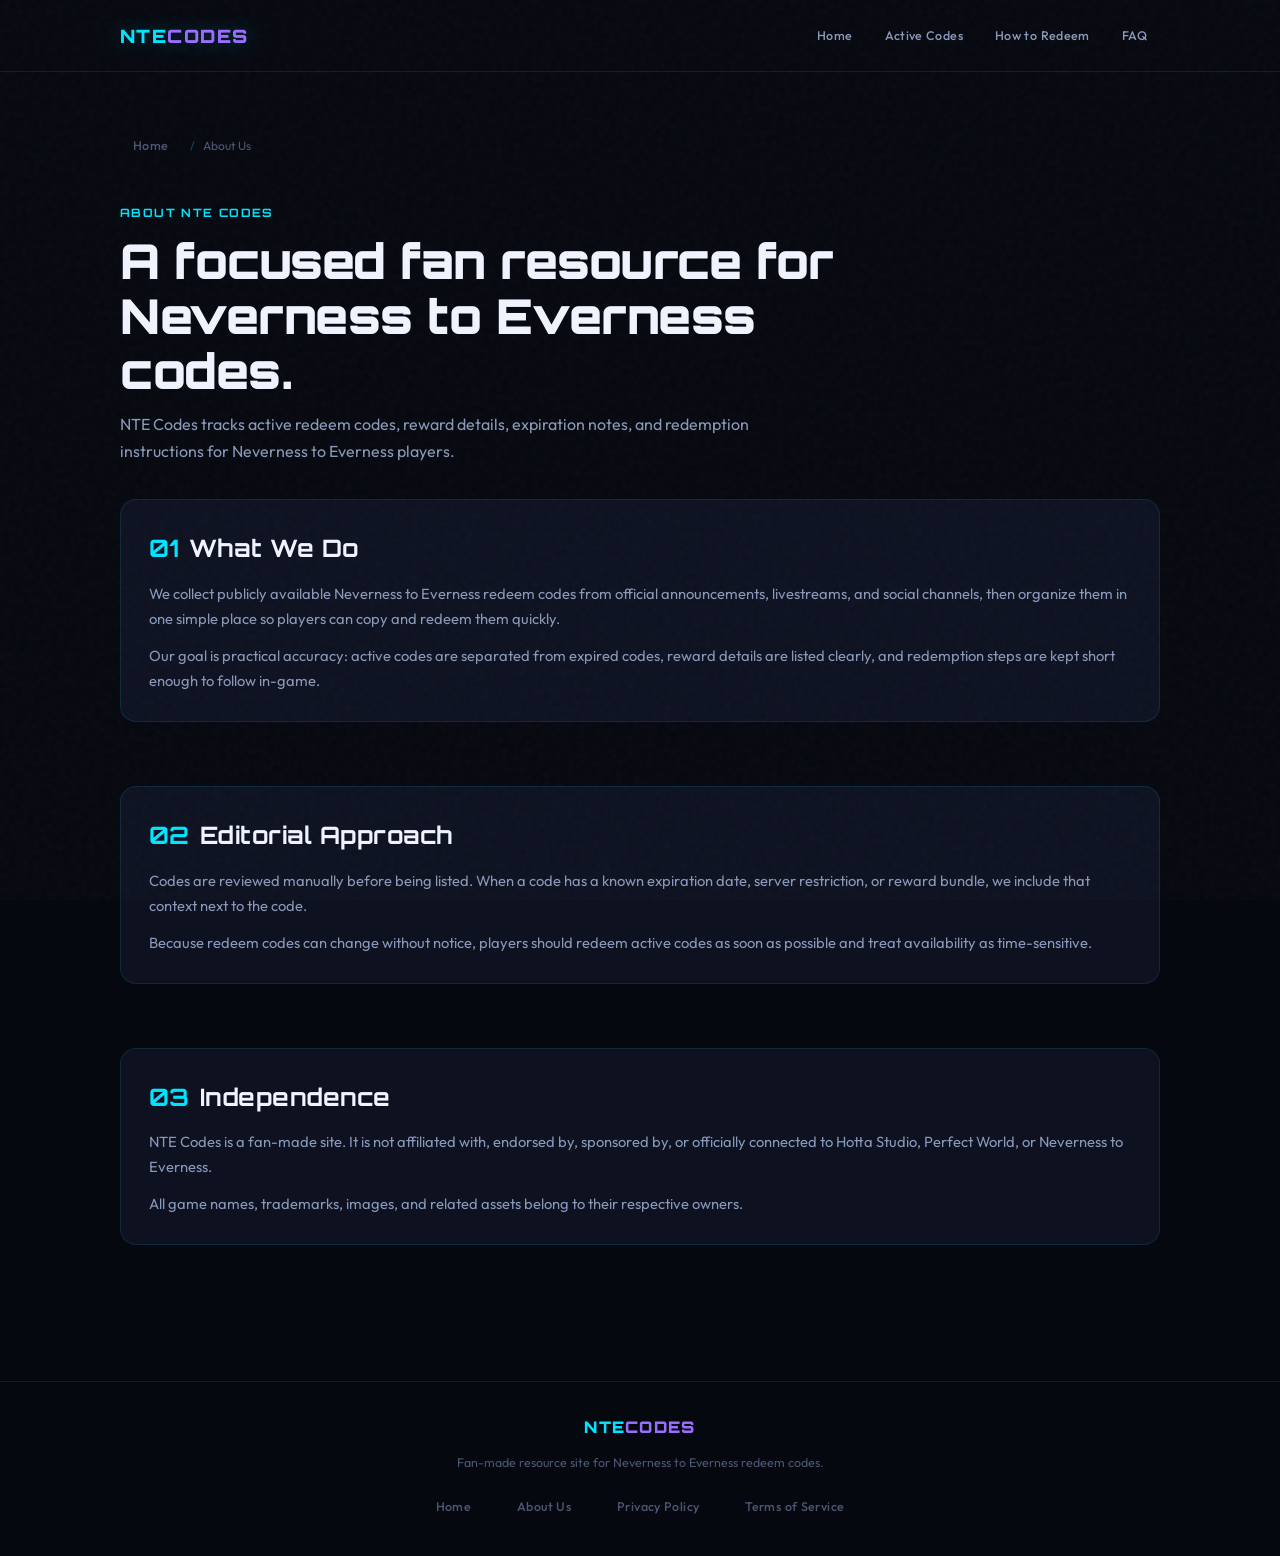
==== about.html @ 2864a4ac "update" ====
<!DOCTYPE html>
<html lang="en">
<head>
  <meta charset="UTF-8" />
  <meta name="viewport" content="width=device-width, initial-scale=1.0" />
  <title>About Us | NTE Codes</title>
  <meta name="description" content="Learn about NTE Codes, a fan-made resource for Neverness to Everness redeem codes, rewards, and code redemption guides." />
  <link rel="canonical" href="https://ntecodes.xyz/about.html" />
  <meta name="robots" content="index, follow" />
  <link rel="stylesheet" href="style.css?v=6" />
  <link rel="icon" href="data:image/svg+xml,<svg xmlns='http://www.w3.org/2000/svg' viewBox='0 0 32 32'><rect width='32' height='32' rx='6' fill='%2306080f'/><text x='50%25' y='55%25' font-family='monospace' font-weight='900' font-size='18' fill='%2300e5ff' text-anchor='middle' dominant-baseline='middle'>N</text></svg>" />
</head>
<body>
  <header class="site-header" role="banner">
    <div class="container">
      <div class="header-inner">
        <a href="/" class="logo" aria-label="NTE Codes Home">NTE<span>CODES</span></a>
        <nav aria-label="Site navigation">
          <a href="/">Home</a>
          <a href="/#active-codes">Active Codes</a>
          <a href="/#how-to-redeem">How to Redeem</a>
          <a href="/#faq">FAQ</a>
        </nav>
      </div>
    </div>
  </header>

  <main class="page-shell">
    <div class="container">
      <nav class="breadcrumb" aria-label="Breadcrumb">
        <a href="/">Home</a>
        <span class="breadcrumb-sep">/</span>
        <span>About Us</span>
      </nav>

      <div class="page-hero">
        <div class="page-eyebrow">About NTE Codes</div>
        <h1 class="page-title">A focused fan resource for Neverness to Everness codes.</h1>
        <p class="page-summary">NTE Codes tracks active redeem codes, reward details, expiration notes, and redemption instructions for Neverness to Everness players.</p>
      </div>

      <section class="content-panel">
        <h2><span class="h2-accent">01</span> What We Do</h2>
        <p>We collect publicly available Neverness to Everness redeem codes from official announcements, livestreams, and social channels, then organize them in one simple place so players can copy and redeem them quickly.</p>
        <p>Our goal is practical accuracy: active codes are separated from expired codes, reward details are listed clearly, and redemption steps are kept short enough to follow in-game.</p>
      </section>

      <section class="content-panel">
        <h2><span class="h2-accent">02</span> Editorial Approach</h2>
        <p>Codes are reviewed manually before being listed. When a code has a known expiration date, server restriction, or reward bundle, we include that context next to the code.</p>
        <p>Because redeem codes can change without notice, players should redeem active codes as soon as possible and treat availability as time-sensitive.</p>
      </section>

      <section class="content-panel">
        <h2><span class="h2-accent">03</span> Independence</h2>
        <p>NTE Codes is a fan-made site. It is not affiliated with, endorsed by, sponsored by, or officially connected to Hotta Studio, Perfect World, or Neverness to Everness.</p>
        <p>All game names, trademarks, images, and related assets belong to their respective owners.</p>
      </section>
    </div>
  </main>

  <footer class="site-footer" role="contentinfo">
    <div class="container">
      <div class="footer-logo">NTE<span>CODES</span></div>
      <p class="footer-note">Fan-made resource site for Neverness to Everness redeem codes.</p>
      <nav class="footer-links" aria-label="Footer navigation">
        <a href="/">Home</a>
        <a href="/about">About Us</a>
        <a href="/privacy">Privacy Policy</a>
        <a href="/terms">Terms of Service</a>
      </nav>
    </div>
  </footer>
</body>
</html>
---- style.css ----
/* =============================================
   NTE CODES — Dark Premium Gaming Theme
   ============================================= */

@import url('https://fonts.googleapis.com/css2?family=Orbitron:wght@400;600;700;900&family=Outfit:wght@300;400;500;600&display=swap');

:root {
  --bg-base:       #06080f;
  --bg-card:       #0d1120;
  --bg-elevated:   #111827;
  --border:        rgba(0,229,255,0.12);
  --border-hover:  rgba(0,229,255,0.35);
  --cyan:          #00e5ff;
  --cyan-dim:      rgba(0,229,255,0.08);
  --cyan-glow:     rgba(0,229,255,0.3);
  --purple:        #9b6dff;
  --purple-dim:    rgba(155,109,255,0.08);
  --green:         #22d47a;
  --red:           #ff4d6d;
  --yellow:        #ffd166;
  --text-primary:  #f0f4ff;
  --text-secondary:#8898b8;
  --text-muted:    #4a5672;
  --radius:        10px;
  --radius-lg:     16px;
  --font-display:  'Orbitron', monospace;
  --font-body:     'Outfit', sans-serif;
}

html, body {
  overflow-x: hidden;
  max-width: 100%;
}

*, *::before, *::after { box-sizing: border-box; margin: 0; padding: 0; }

html { scroll-behavior: smooth; font-size: 16px; }

body {
  font-family: var(--font-body);
  background-color: var(--bg-base);
  color: var(--text-primary);
  line-height: 1.7;
  min-height: 100vh;
  overflow-x: hidden;
}

/* Subtle noise texture overlay */
body::before {
  content: '';
  position: fixed;
  inset: 0;
  background-image: url("data:image/svg+xml,%3Csvg viewBox='0 0 200 200' xmlns='http://www.w3.org/2000/svg'%3E%3Cfilter id='n'%3E%3CfeTurbulence type='fractalNoise' baseFrequency='0.75' numOctaves='4' stitchTiles='stitch'/%3E%3C/filter%3E%3Crect width='100%25' height='100%25' filter='url(%23n)' opacity='0.03'/%3E%3C/svg%3E");
  pointer-events: none;
  z-index: 0;
}

/* ---- Layout ---- */
.container {
  max-width: 1080px;
  margin: 0 auto;
  padding: 0 20px;
}

/* ---- Update Banner ---- */
.update-banner {
  background: linear-gradient(90deg, rgba(0,229,255,0.12), rgba(155,109,255,0.12));
  border-bottom: 1px solid var(--border);
  padding: 10px 20px;
  text-align: center;
  font-size: 0.8rem;
  color: var(--cyan);
  letter-spacing: 0.05em;
  position: sticky;
  top: 0;
  z-index: 100;
  backdrop-filter: blur(8px);
  white-space: normal;
  word-wrap: break-word;
  overflow-wrap: break-word;
}

.update-banner .pulse-dot {
  display: inline-block;
  width: 7px; height: 7px;
  background: var(--green);
  border-radius: 50%;
  margin-right: 8px;
  animation: pulse 1.8s ease-in-out infinite;
  vertical-align: middle;
}

@keyframes pulse {
  0%,100% { opacity:1; transform:scale(1); }
  50%      { opacity:0.4; transform:scale(1.5); }
}

/* ---- Header / Nav ---- */
.site-header {
  padding: 18px 0;
  border-bottom: 1px solid var(--border);
}

.header-inner {
  display: flex;
  align-items: center;
  justify-content: space-between;
  gap: 16px;
}

.logo {
  font-family: var(--font-display);
  font-weight: 900;
  font-size: 1.15rem;
  color: var(--cyan);
  text-decoration: none;
  letter-spacing: 0.08em;
  text-shadow: 0 0 20px var(--cyan-glow);
}

.logo span { color: var(--purple); }

nav { display: flex; gap: 6px; flex-wrap: wrap; }

nav a {
  font-size: 0.78rem;
  font-weight: 500;
  color: var(--text-secondary);
  text-decoration: none;
  padding: 6px 12px;
  border-radius: 6px;
  border: 1px solid transparent;
  transition: all 0.2s;
  letter-spacing: 0.03em;
}

nav a:hover {
  color: var(--cyan);
  border-color: var(--border-hover);
  background: var(--cyan-dim);
}

/* ---- Hero ---- */
.hero {
  padding: 72px 0 56px;
  text-align: center;
  position: relative;
}

.hero::before {
  content: '';
  position: absolute;
  top: -40px; left: 50%;
  transform: translateX(-50%);
  width: 600px; height: 400px;
  background: radial-gradient(ellipse at center, rgba(0,229,255,0.07) 0%, transparent 70%);
  pointer-events: none;
}

.hero-badge {
  display: inline-flex;
  align-items: center;
  gap: 8px;
  background: var(--cyan-dim);
  border: 1px solid var(--border-hover);
  color: var(--cyan);
  font-size: 0.75rem;
  font-weight: 600;
  padding: 6px 14px;
  border-radius: 100px;
  letter-spacing: 0.08em;
  text-transform: uppercase;
  margin-bottom: 24px;
}

h1 {
  font-family: var(--font-display);
  font-size: clamp(1.8rem, 5vw, 3rem);
  font-weight: 900;
  line-height: 1.15;
  color: var(--text-primary);
  margin-bottom: 16px;
  letter-spacing: -0.01em;
}

h1 .highlight {
  color: var(--cyan);
  text-shadow: 0 0 30px var(--cyan-glow);
}

.hero-sub {
  font-size: 1.05rem;
  color: var(--text-secondary);
  max-width: 540px;
  margin: 0 auto 32px;
}

.btn-primary {
  display: inline-flex;
  align-items: center;
  gap: 8px;
  background: var(--cyan);
  color: #06080f;
  font-family: var(--font-display);
  font-size: 0.82rem;
  font-weight: 700;
  letter-spacing: 0.08em;
  padding: 14px 28px;
  border-radius: 8px;
  text-decoration: none;
  transition: all 0.2s;
  box-shadow: 0 0 24px rgba(0,229,255,0.4);
}

.btn-primary:hover {
  background: #fff;
  box-shadow: 0 0 40px rgba(0,229,255,0.6);
  transform: translateY(-1px);
}

/* ---- Stat Bar ---- */
.stat-bar {
  display: flex;
  gap: 0;
  border: 1px solid var(--border);
  border-radius: var(--radius-lg);
  overflow: hidden;
  margin: 48px 0;
}

.stat-item {
  flex: 1;
  text-align: center;
  padding: 20px 12px;
  border-right: 1px solid var(--border);
  background: var(--bg-card);
}

.stat-item:last-child { border-right: none; }

.stat-value {
  font-family: var(--font-display);
  font-size: 1.5rem;
  font-weight: 700;
  color: var(--cyan);
}

.stat-label {
  font-size: 0.72rem;
  color: var(--text-muted);
  text-transform: uppercase;
  letter-spacing: 0.06em;
  margin-top: 2px;
}

/* ---- TOC ---- */
.toc {
  background: var(--bg-card);
  border: 1px solid var(--border);
  border-radius: var(--radius-lg);
  padding: 24px 28px;
  margin-bottom: 48px;
}

.toc-title {
  font-family: var(--font-display);
  font-size: 0.75rem;
  font-weight: 700;
  color: var(--text-muted);
  text-transform: uppercase;
  letter-spacing: 0.1em;
  margin-bottom: 14px;
}

.toc-list {
  list-style: none;
  columns: 2;
  column-gap: 24px;
}

.toc-list li { margin-bottom: 6px; }

.toc-list a {
  font-size: 0.875rem;
  color: var(--text-secondary);
  text-decoration: none;
  display: flex;
  align-items: center;
  gap: 8px;
  transition: color 0.2s;
}

.toc-list a::before {
  content: '';
  display: inline-block;
  width: 5px; height: 5px;
  background: var(--cyan);
  border-radius: 50%;
  opacity: 0.5;
  flex-shrink: 0;
}

.toc-list a:hover { color: var(--cyan); }
.toc-list a:hover::before { opacity: 1; }

/* ---- Sections ---- */
section { margin-bottom: 64px; }

.section-header {
  display: flex;
  align-items: flex-end;
  justify-content: space-between;
  gap: 12px;
  margin-bottom: 24px;
}

h2 {
  font-family: var(--font-display);
  font-size: clamp(1.1rem, 3vw, 1.5rem);
  font-weight: 700;
  letter-spacing: 0.02em;
  color: var(--text-primary);
  display: flex;
  align-items: center;
  gap: 10px;
}

h2 .h2-accent { color: var(--cyan); }

.section-note {
  font-size: 0.8rem;
  color: var(--text-muted);
}

h3 {
  font-family: var(--font-display);
  font-size: 0.95rem;
  font-weight: 600;
  color: var(--text-primary);
  margin-bottom: 10px;
  letter-spacing: 0.04em;
}

/* ---- Active Codes Grid ---- */
.codes-grid {
  display: grid;
  grid-template-columns: repeat(auto-fill, minmax(280px, 1fr));
  gap: 14px;
}

.code-card {
  background: var(--bg-card);
  border: 1px solid var(--border);
  border-radius: var(--radius-lg);
  padding: 20px 20px 16px;
  transition: border-color 0.2s, transform 0.2s;
  position: relative;
  overflow: hidden;
  display: flex;
  flex-direction: column;
}

.code-card::before {
  content: '';
  position: absolute;
  top: 0; left: 0; right: 0;
  height: 2px;
  background: linear-gradient(90deg, var(--cyan), var(--purple));
  opacity: 0;
  transition: opacity 0.2s;
}

.code-card:hover {
  border-color: var(--border-hover);
  transform: translateY(-2px);
}

.code-card:hover::before { opacity: 1; }

.code-card-top {
  display: flex;
  align-items: center;
  justify-content: space-between;
  margin-bottom: 12px;
}

.status-badge {
  font-size: 0.65rem;
  font-weight: 700;
  text-transform: uppercase;
  letter-spacing: 0.08em;
  padding: 3px 9px;
  border-radius: 100px;
}

.status-active {
  background: rgba(34,212,122,0.12);
  color: var(--green);
  border: 1px solid rgba(34,212,122,0.25);
}

.status-active::before {
  content: '● ';
  animation: pulse 1.8s ease-in-out infinite;
}

.status-expired {
  background: rgba(255,77,109,0.1);
  color: var(--red);
  border: 1px solid rgba(255,77,109,0.2);
}

.code-string {
  font-family: var(--font-display);
  font-size: 1rem;
  font-weight: 700;
  color: var(--text-primary);
  letter-spacing: 0.06em;
  margin-bottom: 8px;
  word-break: break-all;
}

.code-reward {
  font-size: 0.82rem;
  color: var(--text-secondary);
  margin-bottom: 14px;
  display: flex;
  flex-direction: column;
  width: 100%;
  gap: 0;
}

.code-reward-line {
  display: flex;
  width: 100%;
  align-items: center;
  gap: 6px;
  padding: 4px 0;
  border-bottom: 1px solid rgba(255,255,255,0.04);
}

.code-reward-line:last-child {
  border-bottom: none;
}

.reward-icon { color: var(--yellow); }

.copy-btn {
  width: 100%;
  background: var(--cyan-dim);
  border: 1px solid var(--border-hover);
  color: var(--cyan);
  font-family: var(--font-body);
  font-size: 0.8rem;
  font-weight: 600;
  padding: 9px;
  border-radius: 7px;
  cursor: pointer;
  transition: all 0.2s;
  display: flex;
  align-items: center;
  justify-content: center;
  gap: 6px;
}

.copy-btn:hover {
  background: var(--cyan);
  color: #06080f;
}

.copy-btn.copied {
  background: rgba(34,212,122,0.15);
  border-color: rgba(34,212,122,0.4);
  color: var(--green);
}

.code-updated {
  font-size: 0.68rem;
  color: var(--text-muted);
  margin-top: 10px;
  text-align: center;
}

/* ---- Expired Table ---- */
.expired-table-wrap {
  background: var(--bg-card);
  border: 1px solid var(--border);
  border-radius: var(--radius-lg);
  overflow: hidden;
}

.expired-table {
  width: 100%;
  border-collapse: collapse;
  font-size: 0.875rem;
}

.expired-table thead {
  background: var(--bg-elevated);
}

.expired-table th {
  padding: 13px 16px;
  text-align: left;
  font-family: var(--font-display);
  font-size: 0.68rem;
  font-weight: 700;
  color: var(--text-muted);
  text-transform: uppercase;
  letter-spacing: 0.08em;
  border-bottom: 1px solid var(--border);
}

.expired-table td {
  padding: 12px 16px;
  border-bottom: 1px solid rgba(255,255,255,0.04);
  color: var(--text-secondary);
}

.expired-table tr:last-child td { border-bottom: none; }

.expired-table tr:hover td { background: rgba(255,255,255,0.02); }

.expired-code-str {
  font-family: var(--font-display);
  font-size: 0.78rem;
  color: var(--text-muted);
  text-decoration: line-through;
  text-decoration-color: rgba(255,77,109,0.5);
}

/* ---- Steps / How To Redeem ---- */
.steps-grid {
  display: grid;
  grid-template-columns: repeat(auto-fill, minmax(200px, 1fr));
  gap: 14px;
}

.step-card {
  background: var(--bg-card);
  border: 1px solid var(--border);
  border-radius: var(--radius-lg);
  padding: 24px 20px;
  position: relative;
}

.step-num {
  font-family: var(--font-display);
  font-size: 2rem;
  font-weight: 900;
  color: var(--border);
  line-height: 1;
  margin-bottom: 12px;
  -webkit-text-stroke: 1px rgba(0,229,255,0.15);
}

.step-card p {
  font-size: 0.875rem;
  color: var(--text-secondary);
}

/* ---- Info Cards ---- */
.info-grid {
  display: grid;
  grid-template-columns: repeat(auto-fill, minmax(280px, 1fr));
  gap: 14px;
}

.info-card {
  background: var(--bg-card);
  border: 1px solid var(--border);
  border-radius: var(--radius-lg);
  padding: 22px;
}

.info-card-icon {
  width: 40px; height: 40px;
  border-radius: 10px;
  background: var(--cyan-dim);
  border: 1px solid var(--border-hover);
  display: flex; align-items: center; justify-content: center;
  font-size: 1.1rem;
  margin-bottom: 14px;
}

.info-card p {
  font-size: 0.875rem;
  color: var(--text-secondary);
}

/* ---- FAQ ---- */
.faq-list { display: flex; flex-direction: column; gap: 10px; }

.faq-item {
  background: var(--bg-card);
  border: 1px solid var(--border);
  border-radius: var(--radius);
  overflow: hidden;
}

.faq-q {
  width: 100%;
  background: none;
  border: none;
  padding: 18px 20px;
  text-align: left;
  cursor: pointer;
  font-family: var(--font-body);
  font-size: 0.95rem;
  font-weight: 600;
  color: var(--text-primary);
  display: flex;
  align-items: center;
  justify-content: space-between;
  gap: 12px;
  transition: color 0.2s;
}

.faq-q:hover { color: var(--cyan); }

.faq-chevron {
  font-size: 0.7rem;
  color: var(--text-muted);
  transition: transform 0.3s;
  flex-shrink: 0;
}

.faq-item.open .faq-chevron { transform: rotate(180deg); }
.faq-item.open .faq-q { color: var(--cyan); }

.faq-a {
  max-height: 0;
  overflow: hidden;
  transition: max-height 0.35s ease, padding 0.35s ease;
  font-size: 0.875rem;
  color: var(--text-secondary);
  padding: 0 20px;
}

.faq-item.open .faq-a {
  max-height: 400px;
  padding: 0 20px 18px;
}

/* ---- Related Searches ---- */
.related-grid {
  display: flex;
  flex-wrap: wrap;
  gap: 10px;
}

.related-chip {
  background: var(--bg-card);
  border: 1px solid var(--border);
  border-radius: 100px;
  padding: 8px 16px;
  font-size: 0.8rem;
  color: var(--text-secondary);
  text-decoration: none;
  transition: all 0.2s;
  cursor: default;
}

.related-chip:hover {
  border-color: var(--border-hover);
  color: var(--cyan);
  background: var(--cyan-dim);
}

/* ---- Trust Bar ---- */
.trust-bar {
  display: flex;
  gap: 20px;
  flex-wrap: wrap;
  padding: 20px 24px;
  background: var(--bg-card);
  border: 1px solid var(--border);
  border-radius: var(--radius-lg);
  margin-bottom: 48px;
  align-items: center;
}

.trust-item {
  display: flex;
  align-items: center;
  gap: 8px;
  font-size: 0.78rem;
  color: var(--text-secondary);
}

.trust-item .trust-icon { color: var(--cyan); font-size: 0.9rem; }

/* ---- Footer ---- */
.site-footer {
  border-top: 1px solid var(--border);
  padding: 32px 0;
  text-align: center;
}

.footer-logo {
  font-family: var(--font-display);
  font-weight: 900;
  font-size: 1rem;
  color: var(--cyan);
  letter-spacing: 0.08em;
  margin-bottom: 10px;
}

.footer-logo span { color: var(--purple); }

.footer-note {
  font-size: 0.78rem;
  color: var(--text-muted);
  max-width: 480px;
  margin: 0 auto 16px;
}

.footer-links {
  display: flex;
  justify-content: center;
  gap: 20px;
  flex-wrap: wrap;
}

.footer-links a {
  font-size: 0.78rem;
  color: var(--text-muted);
  text-decoration: none;
  transition: color 0.2s;
}

.footer-links a:hover { color: var(--cyan); }

/* ---- Responsive ---- */
@media (max-width: 640px) {
  .toc-list { columns: 1; }

  .stat-bar { flex-wrap: wrap; }
  .stat-item { flex: 1 1 45%; border-right: none; border-bottom: 1px solid var(--border); }
  .stat-item:last-child { border-bottom: none; }

  nav { display: none; }
  .header-inner { justify-content: center; }

  h1 { font-size: 1.6rem; }

  .codes-grid { grid-template-columns: 1fr; }

  .steps-grid { grid-template-columns: 1fr; }

  .info-grid { grid-template-columns: 1fr; }

  .section-header { flex-direction: column; align-items: flex-start; gap: 4px; }

  .breadcrumb { flex-wrap: wrap; gap: 4px; }
  .breadcrumb span, .breadcrumb a { white-space: nowrap; }

  .hero-badge { white-space: nowrap; font-size: 0.7rem; }

  .trust-bar { gap: 12px; padding: 16px; }
}

/* ---- Animations ---- */
@keyframes fadeInUp {
  from { opacity: 0; transform: translateY(18px); }
  to   { opacity: 1; transform: translateY(0); }
}

.hero > * { animation: fadeInUp 0.6s ease forwards; }
.hero > *:nth-child(1) { animation-delay: 0.1s; }
.hero > *:nth-child(2) { animation-delay: 0.2s; }
.hero > *:nth-child(3) { animation-delay: 0.3s; }
.hero > *:nth-child(4) { animation-delay: 0.4s; }
.hero > *:nth-child(5) { animation-delay: 0.5s; }

/* ---- Breadcrumb ---- */
.breadcrumb {
  display: flex;
  align-items: center;
  gap: 8px;
  font-size: 0.75rem;
  color: var(--text-muted);
  margin-bottom: 40px;
}

.breadcrumb a {
  color: var(--text-muted);
  text-decoration: none;
  transition: color 0.2s;
}

.breadcrumb a:hover { color: var(--cyan); }

.breadcrumb-sep { color: var(--border-hover); }

/* ---- Legal / Static Pages ---- */
.page-shell {
  padding: 56px 0 72px;
}

.page-hero {
  margin-bottom: 34px;
}

.page-eyebrow {
  color: var(--cyan);
  font-family: var(--font-display);
  font-size: 0.72rem;
  font-weight: 700;
  letter-spacing: 0.12em;
  text-transform: uppercase;
  margin-bottom: 10px;
}

.page-title {
  max-width: 780px;
  margin-bottom: 12px;
}

.page-summary {
  max-width: 700px;
  color: var(--text-secondary);
  font-size: 1rem;
}

.content-panel {
  background: var(--bg-card);
  border: 1px solid var(--border);
  border-radius: var(--radius-lg);
  padding: 28px;
}

.content-panel + .content-panel {
  margin-top: 16px;
}

.content-panel h2 {
  margin-bottom: 12px;
}

.content-panel p,
.content-panel li {
  color: var(--text-secondary);
  font-size: 0.92rem;
}

.content-panel p + p {
  margin-top: 12px;
}

.content-panel ul {
  margin: 12px 0 0 20px;
}

.content-panel a {
  color: var(--cyan);
  text-decoration: none;
}

.content-panel a:hover {
  text-decoration: underline;
}

.last-updated {
  color: var(--text-muted);
  font-size: 0.8rem;
  margin-top: 16px;
}

@media (max-width: 640px) {
  .page-shell { padding: 36px 0 56px; }
  .content-panel { padding: 22px 18px; }
}
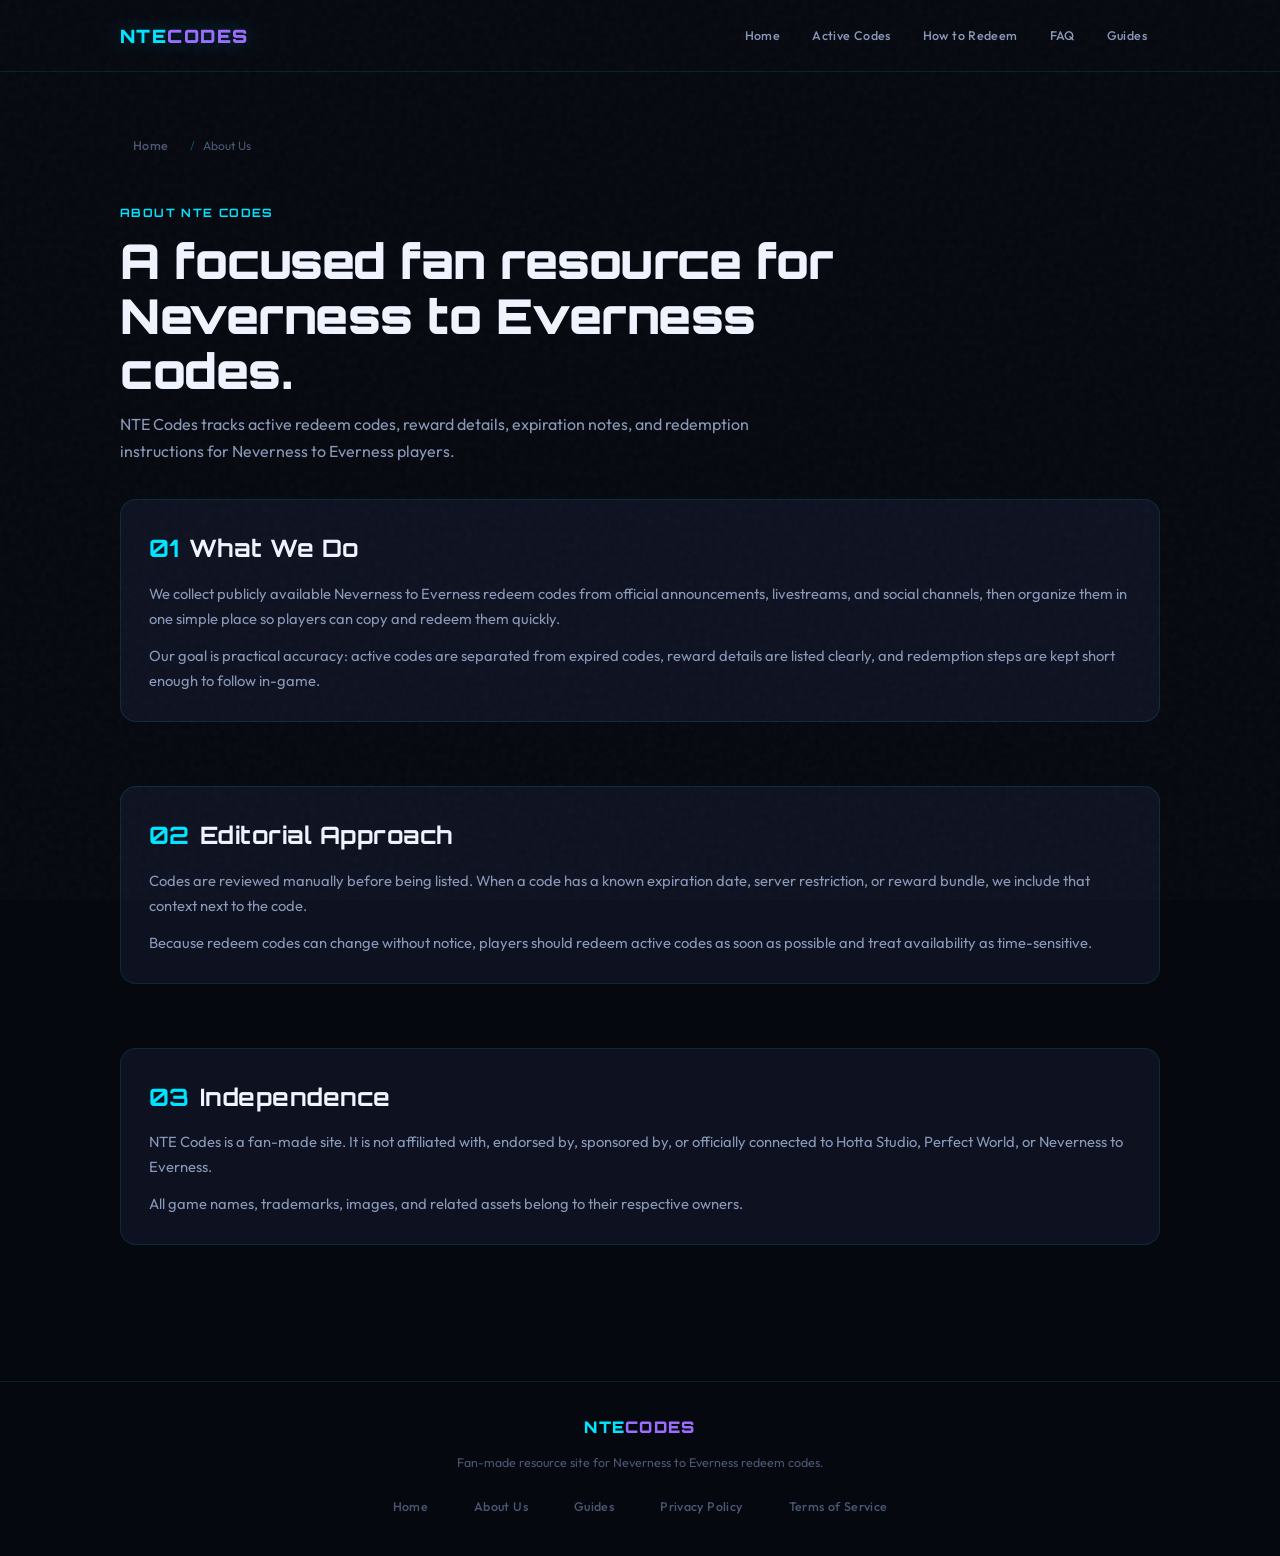
==== commit abd8ebe1: "Step 4: Update navigation - add Guides link to header and footer on all pages" ====
--- a/about.html
+++ b/about.html
@@ -5,7 +5,7 @@
   <meta name="viewport" content="width=device-width, initial-scale=1.0" />
   <title>About Us | NTE Codes</title>
   <meta name="description" content="Learn about NTE Codes, a fan-made resource for Neverness to Everness redeem codes, rewards, and code redemption guides." />
-  <link rel="canonical" href="https://ntecodes.xyz/about.html" />
+  <link rel="canonical" href="https://ntecodes.xyz/about" />
   <meta name="robots" content="index, follow" />
   <link rel="stylesheet" href="style.css?v=6" />
   <link rel="icon" href="data:image/svg+xml,<svg xmlns='http://www.w3.org/2000/svg' viewBox='0 0 32 32'><rect width='32' height='32' rx='6' fill='%2306080f'/><text x='50%25' y='55%25' font-family='monospace' font-weight='900' font-size='18' fill='%2300e5ff' text-anchor='middle' dominant-baseline='middle'>N</text></svg>" />
@@ -20,6 +20,7 @@
           <a href="/#active-codes">Active Codes</a>
           <a href="/#how-to-redeem">How to Redeem</a>
           <a href="/#faq">FAQ</a>
+          <a href="nteguides.html">Guides</a>
         </nav>
       </div>
     </div>
@@ -66,6 +67,7 @@
       <nav class="footer-links" aria-label="Footer navigation">
         <a href="/">Home</a>
         <a href="/about">About Us</a>
+        <a href="nteguides.html">Guides</a>
         <a href="/privacy">Privacy Policy</a>
         <a href="/terms">Terms of Service</a>
       </nav>
--- a/style.css
+++ b/style.css
@@ -1,6 +1,4 @@
-/* =============================================
-   NTE CODES — Dark Premium Gaming Theme
-   ============================================= */
+/* NTE CODES — Dark Premium Gaming Theme */
 
 @import url('https://fonts.googleapis.com/css2?family=Orbitron:wght@400;600;700;900&family=Outfit:wght@300;400;500;600&display=swap');
 
@@ -253,55 +251,61 @@
   margin-top: 2px;
 }
 
-/* ---- TOC ---- */
-.toc {
+/* ---- Code Description ---- */
+.code-description {
+  font-size: 0.78rem;
+  color: var(--text-secondary);
+  margin: 10px 0 4px;
+  line-height: 1.6;
+  border-top: 1px solid rgba(255,255,255,0.04);
+  padding-top: 10px;
+}
+
+/* ---- Game Info Table ---- */
+.game-info-table-wrap {
   background: var(--bg-card);
   border: 1px solid var(--border);
   border-radius: var(--radius-lg);
-  padding: 24px 28px;
-  margin-bottom: 48px;
-}
-
-.toc-title {
-  font-family: var(--font-display);
-  font-size: 0.75rem;
+  overflow: hidden;
+}
+
+.game-info-table {
+  width: 100%;
+  border-collapse: collapse;
+  font-size: 0.85rem;
+}
+
+.game-info-table tr {
+  border-bottom: 1px solid rgba(255,255,255,0.04);
+}
+
+.game-info-table tr:last-child {
+  border-bottom: none;
+}
+
+.game-info-table td {
+  padding: 12px 20px;
+  vertical-align: top;
+}
+
+.game-info-table .gi-label {
+  font-family: var(--font-display);
+  font-size: 0.68rem;
   font-weight: 700;
   color: var(--text-muted);
   text-transform: uppercase;
-  letter-spacing: 0.1em;
-  margin-bottom: 14px;
-}
-
-.toc-list {
-  list-style: none;
-  columns: 2;
-  column-gap: 24px;
-}
-
-.toc-list li { margin-bottom: 6px; }
-
-.toc-list a {
-  font-size: 0.875rem;
-  color: var(--text-secondary);
-  text-decoration: none;
-  display: flex;
-  align-items: center;
-  gap: 8px;
-  transition: color 0.2s;
-}
-
-.toc-list a::before {
-  content: '';
-  display: inline-block;
-  width: 5px; height: 5px;
-  background: var(--cyan);
-  border-radius: 50%;
-  opacity: 0.5;
-  flex-shrink: 0;
-}
-
-.toc-list a:hover { color: var(--cyan); }
-.toc-list a:hover::before { opacity: 1; }
+  letter-spacing: 0.08em;
+  width: 160px;
+  white-space: nowrap;
+}
+
+.game-info-table .gi-value {
+  color: var(--text-secondary);
+}
+
+.game-info-table tr:hover td {
+  background: rgba(255,255,255,0.02);
+}
 
 /* ---- Sections ---- */
 section { margin-bottom: 64px; }
@@ -642,30 +646,7 @@
   padding: 0 20px 18px;
 }
 
-/* ---- Related Searches ---- */
-.related-grid {
-  display: flex;
-  flex-wrap: wrap;
-  gap: 10px;
-}
-
-.related-chip {
-  background: var(--bg-card);
-  border: 1px solid var(--border);
-  border-radius: 100px;
-  padding: 8px 16px;
-  font-size: 0.8rem;
-  color: var(--text-secondary);
-  text-decoration: none;
-  transition: all 0.2s;
-  cursor: default;
-}
-
-.related-chip:hover {
-  border-color: var(--border-hover);
-  color: var(--cyan);
-  background: var(--cyan-dim);
-}
+
 
 /* ---- Trust Bar ---- */
 .trust-bar {
@@ -733,7 +714,9 @@
 
 /* ---- Responsive ---- */
 @media (max-width: 640px) {
-  .toc-list { columns: 1; }
+  .game-info-table .gi-label { width: auto; display: block; padding-bottom: 2px; }
+  .game-info-table .gi-value { display: block; padding-top: 2px; }
+  .game-info-table td { display: block; padding: 8px 16px; }
 
   .stat-bar { flex-wrap: wrap; }
   .stat-item { flex: 1 1 45%; border-right: none; border-bottom: 1px solid var(--border); }
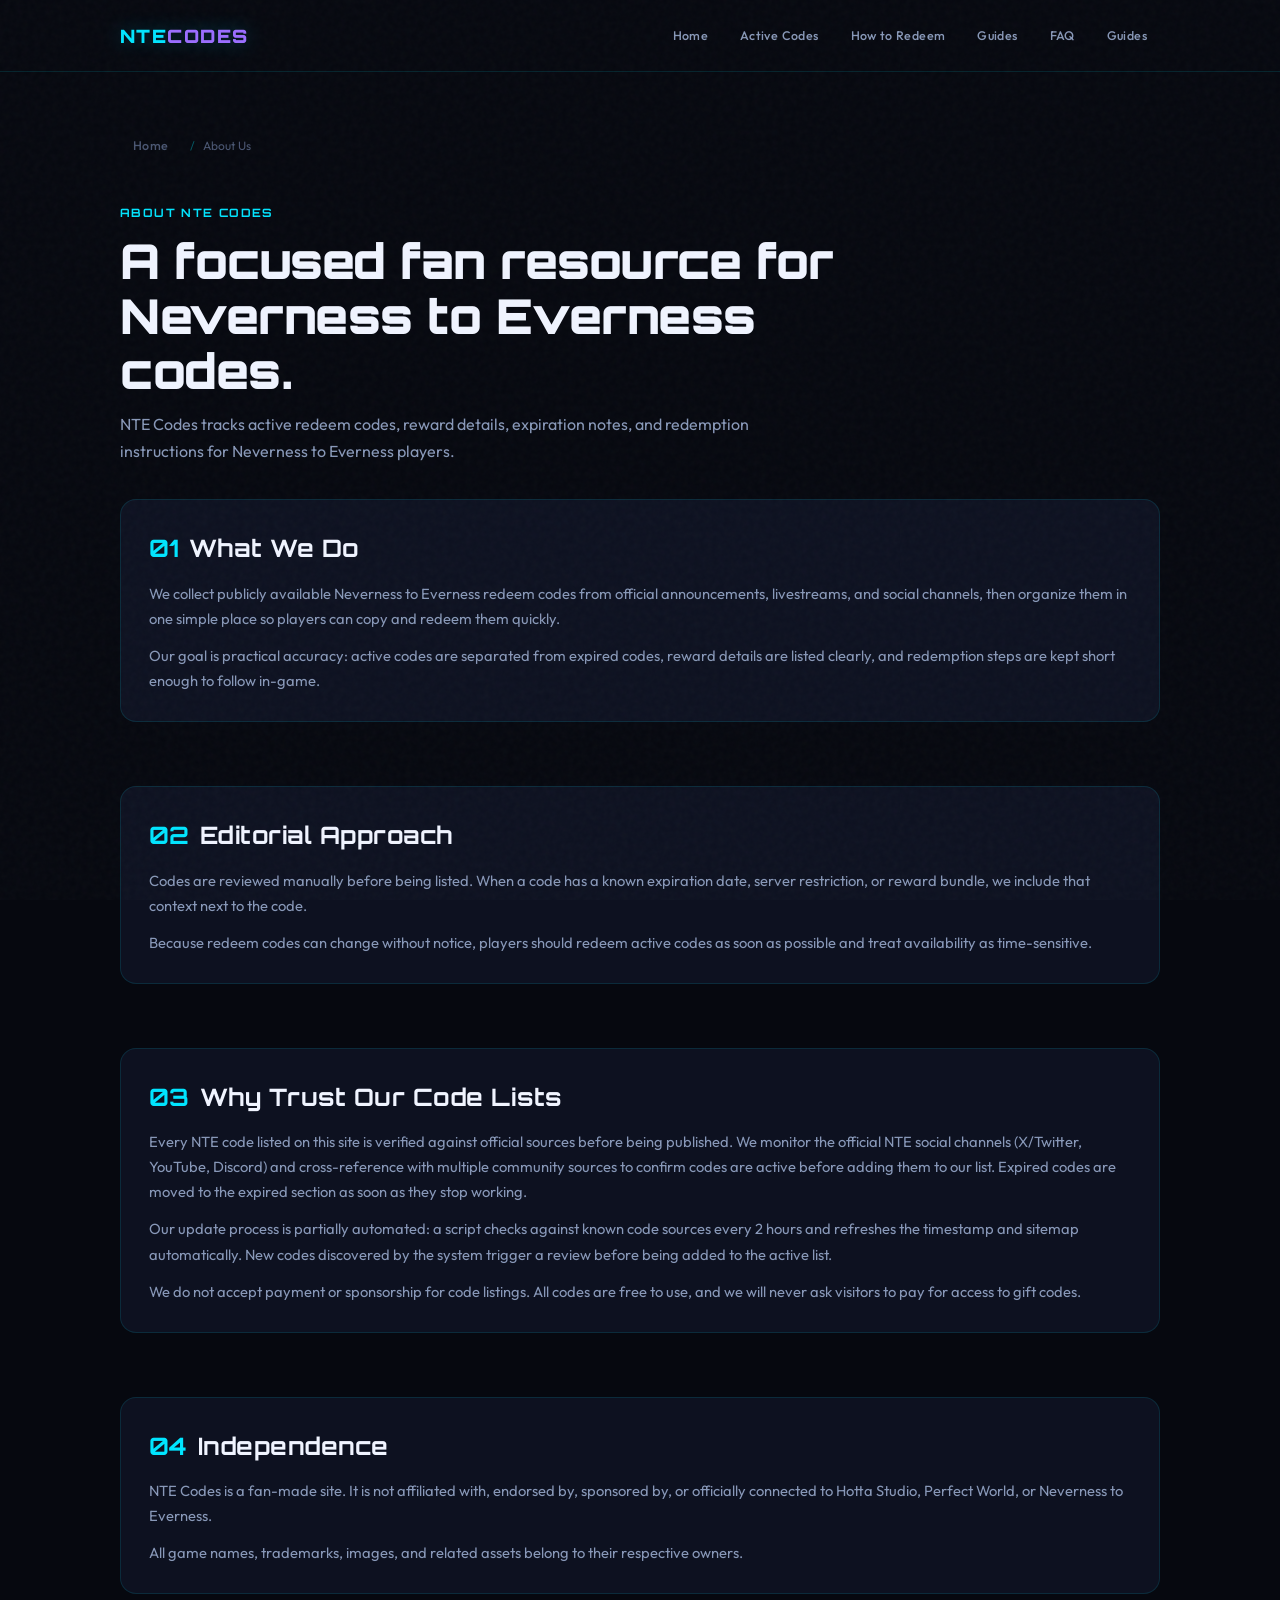
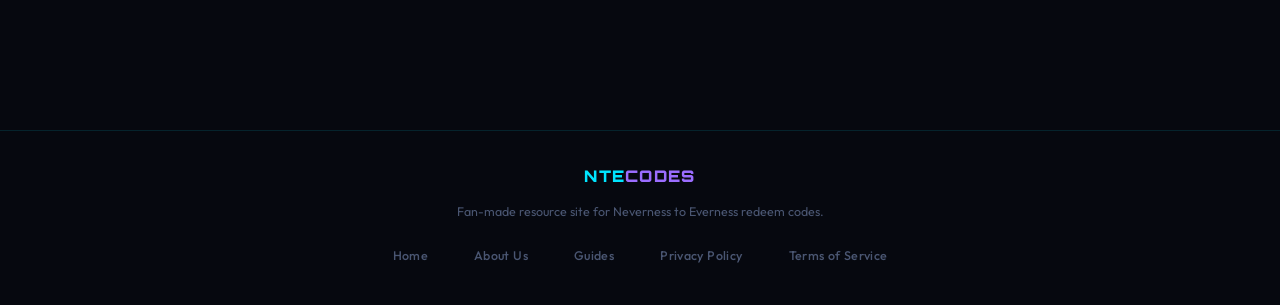
==== commit 161bfe72: "Pro: rewrite nteguides.html (2630 words), add E-E-A-T to about page, update sitemap" ====
--- a/about.html
+++ b/about.html
@@ -19,6 +19,7 @@
           <a href="/">Home</a>
           <a href="/#active-codes">Active Codes</a>
           <a href="/#how-to-redeem">How to Redeem</a>
+          <a href="nteguides.html">Guides</a>
           <a href="/#faq">FAQ</a>
           <a href="nteguides.html">Guides</a>
         </nav>
@@ -53,7 +54,14 @@
       </section>
 
       <section class="content-panel">
-        <h2><span class="h2-accent">03</span> Independence</h2>
+        <h2><span class="h2-accent">03</span> Why Trust Our Code Lists</h2>
+        <p>Every NTE code listed on this site is verified against official sources before being published. We monitor the official NTE social channels (X/Twitter, YouTube, Discord) and cross-reference with multiple community sources to confirm codes are active before adding them to our list. Expired codes are moved to the expired section as soon as they stop working.</p>
+        <p>Our update process is partially automated: a script checks against known code sources every 2 hours and refreshes the timestamp and sitemap automatically. New codes discovered by the system trigger a review before being added to the active list.</p>
+        <p>We do not accept payment or sponsorship for code listings. All codes are free to use, and we will never ask visitors to pay for access to gift codes.</p>
+      </section>
+
+      <section class="content-panel">
+        <h2><span class="h2-accent">04</span> Independence</h2>
         <p>NTE Codes is a fan-made site. It is not affiliated with, endorsed by, sponsored by, or officially connected to Hotta Studio, Perfect World, or Neverness to Everness.</p>
         <p>All game names, trademarks, images, and related assets belong to their respective owners.</p>
       </section>
